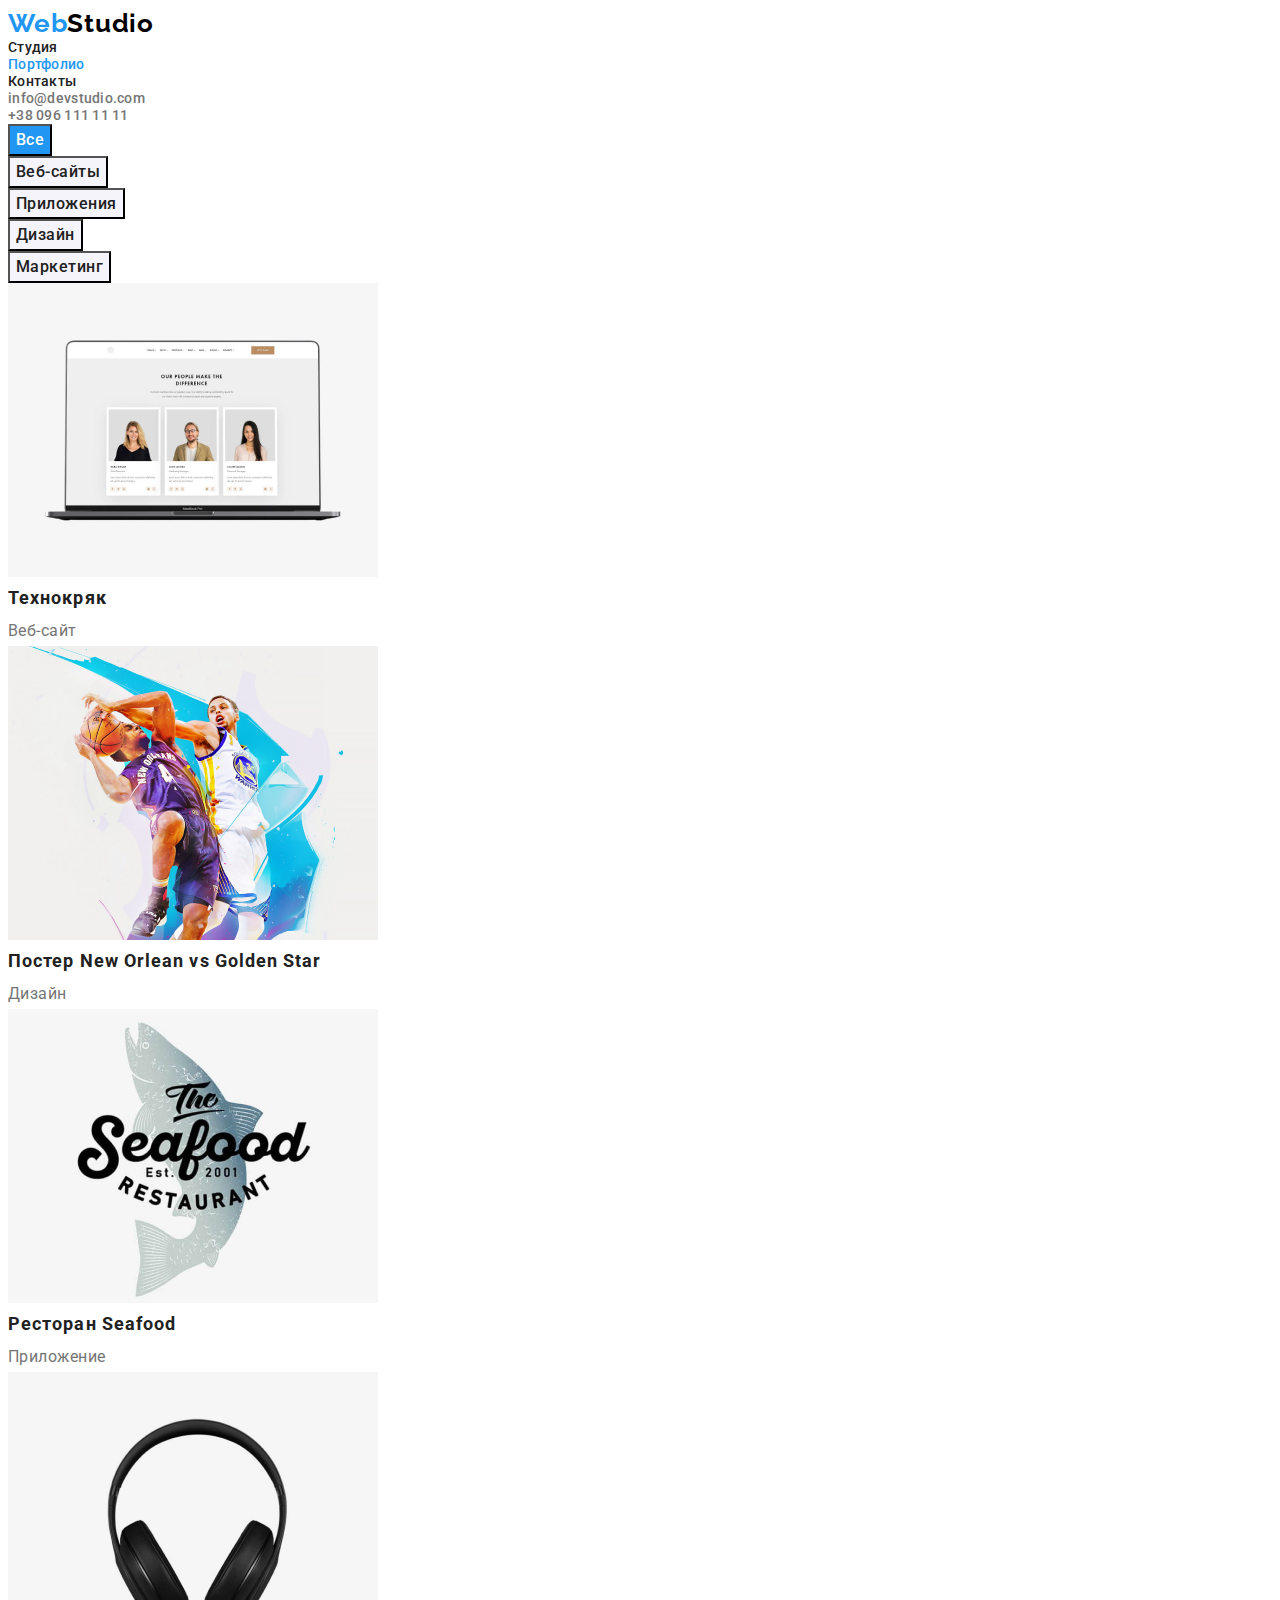
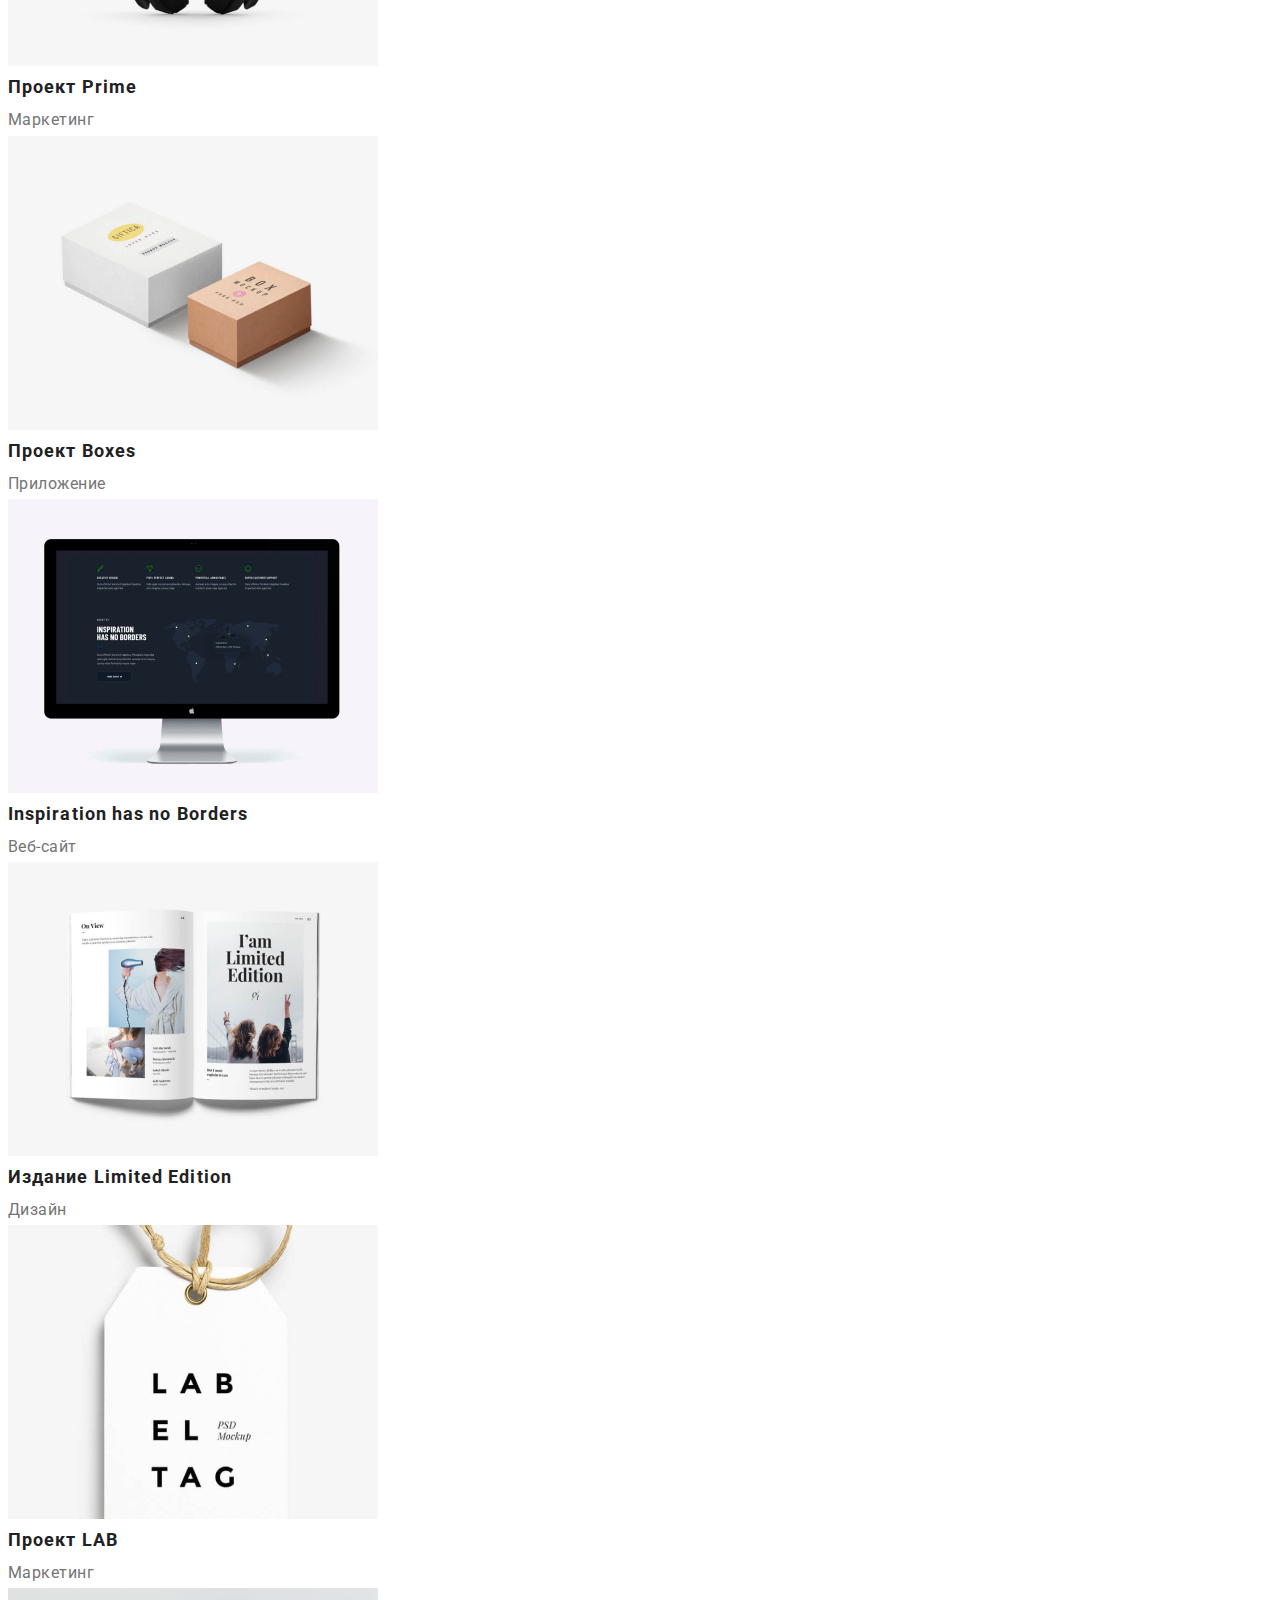
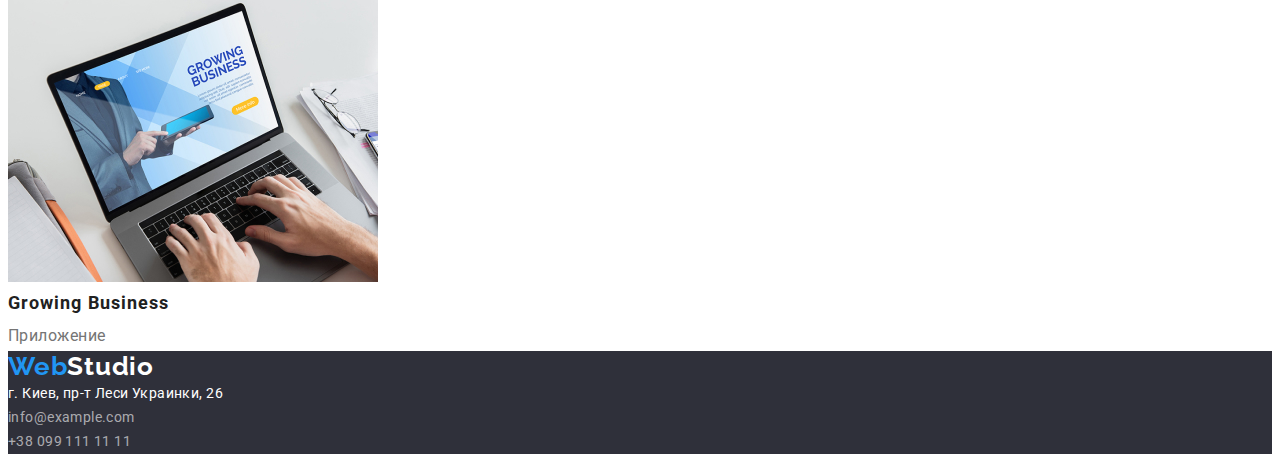
==== portfolio.html @ edd717c3 "add modern-normalize" ====
<!DOCTYPE html>
<html lang="ru">
<head>
    <meta charset="UTF-8">
    <meta http-equiv="X-UA-Compatible" content="IE=edge">
    <meta name="viewport" content="width=device-width, initial-scale=1.0">
    <title>Портфолио</title>
    <link rel="preconnect" href="https://fonts.googleapis.com">
    <link rel="preconnect" href="https://fonts.gstatic.com" crossorigin>
    <link href="https://fonts.googleapis.com/css2?family=Raleway:wght@700&family=Roboto:wght@400;500;700;900&display=swap"
        rel="stylesheet">
    <link rel="stylesheet" href="https://cdnjs.cloudflare.com/ajax/libs/modern-normalize/1.1.0/modern-normalize.min.css"
        integrity="sha512-wpPYUAdjBVSE4KJnH1VR1HeZfpl1ub8YT/NKx4PuQ5NmX2tKuGu6U/JRp5y+Y8XG2tV+wKQpNHVUX03MfMFn9Q=="
        crossorigin="anonymous" 
        referrerpolicy="no-referrer" />
    <link rel="stylesheet" href="./css/styles.css">
</head>
<body>
     <header class="header">
            <a href="" class="logo link"><span class="accent">Web</span>Studio</a>
            <nav class="header-navigation">
                <ul class="header-first-list list">
                    <li class="header-item"><a href="index.html" class="header-link link">Студия</a></li>
                    <li class="header-item"><a href="portfolio.html" class="header-link current link">Портфолио</a></li>
                    <li class="header-item"><a href="" class="header-link link">Контакты</a></li>
                </ul>
            </nav>
            <ul class="header-second-list list">
                <li><a href="mailto:info@devstudio.com" class="header-mail link">info@devstudio.com</a></li>
                <li><a href="tel:+380961111111" class="header-tel link">+38 096 111 11 11</a></li>
            </ul>
    </header>

    <main>
        <section class="portfolio">
            <h1 class="visually-hidden">Портфолио</h1>
            <ul class="portfolio-first-list list">
                <li class="portfolio-first-item"><button type="button" class="portfolio-btn current">Все</button></li>
                <li class="portfolio-first-item"><button type="button" class="portfolio-btn">Веб-сайты</button></li>
                <li class="portfolio-first-item"><button type="button" class="portfolio-btn">Приложения</button></li>
                <li class="portfolio-first-item"><button type="button" class="portfolio-btn">Дизайн</button></li>
                <li class="portfolio-first-item"><button type="button" class="portfolio-btn">Маркетинг</button></li>
            </ul>
            <ul class="portfolio-second-list list">
                <li class="portfolio-second-item">
                    <a href="" class="portfolio-link link">
                        <img src="images/portfolio-1.jpg" alt="Проэкт 1" width="370" height="294">
                        <h2 class="portfolio-title">Технокряк</h2>
                        <p class="portfolio-text">Веб-сайт</p>
                    </a>
                </li>
                <li class="portfolio-second-item">
                    <a href="" class="portfolio-link link">
                        <img src="images/portfolio-2.jpg" alt="Проэкт 2" width="370" height="294">
                        <h2 class="portfolio-title">Постер New Orlean vs Golden Star</h2>
                        <p class="portfolio-text">Дизайн</p>
                    </a>
                </li>
                <li class="portfolio-second-item">
                    <a href="" class="portfolio-link link">
                        <img src="images/portfolio-3.jpg" alt="Проэкт 3" width="370" height="294">
                        <h2 class="portfolio-title">Ресторан Seafood</h2>
                        <p class="portfolio-text">Приложение</p>
                    </a>
                </li>
                <li class="portfolio-second-item">
                    <a href="" class="portfolio-link link">
                        <img src="images/portfolio-4.jpg" alt="Проэкт 4" width="370" height="294">
                        <h2 class="portfolio-title">Проект Prime</h2>
                        <p class="portfolio-text">Маркетинг</p>
                    </a>
                </li>
                <li class="portfolio-second-item">
                    <a href="" class="portfolio-link link">
                        <img src="images/portfolio-5.jpg" alt="Проэкт 5" width="370" height="294">
                        <h2 class="portfolio-title">Проект Boxes</h2>
                        <p class="portfolio-text">Приложение</p>
                    </a>
                </li>
                <li class="portfolio-second-item">
                    <a href="" class="portfolio-link link">
                        <img src="images/portfolio-6.jpg" alt="Проэкт 6" width="370" height="294">
                        <h2 class="portfolio-title">Inspiration has no Borders</h2>
                        <p class="portfolio-text">Веб-сайт</p>
                    </a>
                </li>
                <li class="portfolio-second-item">
                    <a href="" class="portfolio-link link">
                        <img src="images/portfolio-7.jpg" alt="Проэкт 7" width="370" height="294">
                        <h2 class="portfolio-title">Издание Limited Edition</h2>
                        <p class="portfolio-text">Дизайн</p>
                    </a>
                </li>
                <li class="portfolio-second-item">
                    <a href="" class="portfolio-link link">
                        <img src="images/portfolio-8.jpg" alt="Проэкт 8" width="370" height="294">
                        <h2 class="portfolio-title">Проект LAB</h2>
                        <p class="portfolio-text">Маркетинг</p>
                    </a>
                </li>
                <li class="portfolio-second-item">
                    <a href="" class="portfolio-link link">
                        <img src="images/portfolio-9.jpg" alt="Проэкт 9" width="370" height="294">
                        <h2 class="portfolio-title">Growing Business</h2>
                        <p class="portfolio-text">Приложение</p>
                    </a>
                </li>
            </ul>
        </section>
    </main>

    <footer class="footer">
        <a href="" class="logo link"><span class="accent">Web</span>Studio</a>
        <address>
            <ul class="footer-list list">
                <li class="footer-item"><a href="https://goo.gl/maps/D3uRbkzvZpGUqhTm6" class="footer-address link"
                        target="_blank" rel="noopener noreferrer">г. Киев,
                        пр-т Леси Украинки, 26</a></li>
                <li class="footer-item"><a href="mailto:info@example.com" class="footer-mail link">info@example.com</a></li>
                <li class="footer-item"><a href="tel:+380991111111" class="footer-tel link">+38 099 111 11 11</a></li>
            </ul>
        </address>
    </footer>
</body>
</html>
---- css/styles.css ----
:root {
    --main-text-color: #212121;
    --primary-text-color:#757575;
    --accent-color:#2196F3;
    --hero-color:#ffffff;
    --logo-color:#000000;
}

body {
    font-family: "Roboto", Tahoma, sans-serif;
    color: var(--primary-text-color);
    font-size: 14px;
    background-color: var(--hero-color);
}

p,
h1,
h2,
h3,
h4,
h5,
h6 {
    margin: 0;
}

ul, ol {
    padding-left: 0;
    margin: 0;
}

.link {
    text-decoration: none;
}

.list {
    list-style: none;
}

.accent {
    color: var(--accent-color);
}
/*------------------------------------------HEADER------------------------------------------*/

.logo {
    font-family: 'Raleway';
    font-weight: 700;
    font-size: 26px;
    line-height: 1.19;
    letter-spacing: 0.03em;    
    color: var(--logo-color);
}

.header-link {
    font-weight: 500;
    line-height: 1.14;
    letter-spacing: 0.02em;
    color: var(--main-text-color);
}

.header-mail,
.header-tel {
    font-weight: 500;
    line-height: 1.14;
    letter-spacing: 0.02em;
    color: var(--primary-text-color);
}

.header-link:hover,
.header-link:focus,
.header-mail:hover,
.header-mail:focus,
.header-tel:hover,
.header-tel:focus,
.current{
    color: var(--accent-color);
}

/*------------------------------------------HERO------------------------------------------*/

.hero {
    background-color: #2F303A;
}

.hero-title {
    font-weight: 900;
    font-size: 44px;
    line-height: 1.36;
    letter-spacing: 0.06em;
    text-transform: uppercase;
    color: var(--hero-color);
}

.hero-btn {
    font-family: inherit;
    font-weight: 700;
    font-size: 16px;
    line-height: 1.88;
    letter-spacing: 0.06em;    
    color: var(--hero-color);
    background-color: var(--accent-color);
    cursor: pointer;
}

.hero-btn:hover{
    color: var(--hero-color);
    background-color: #107ed8;
}

.visually-hidden {
    position: absolute;
    white-space: nowrap;
    width: 1px;
    height: 1px;
    overflow: hidden;
    border: 0;
    padding: 0;
    clip: rect(0 0 0 0);
    clip-path: inset(50%);
    margin: -1px;
}

/*------------------------------------------ABOUT------------------------------------------*/

.about-top-text {
    font-weight: 700;
    line-height: 1.14;
    letter-spacing: 0.03em;
    text-transform: uppercase;    
    color: var(--main-text-color);
}

.about-text {
    font-weight: 400;
    line-height: 1.71;    
    letter-spacing: 0.03em;    
    color: var(--primary-text-color);
}

/*------------------------------------------ABOUT WORK------------------------------------------*/

.section-title {
    font-weight: 700;
    font-size: 36px;
    line-height: 1.17;
    text-align: center;
    letter-spacing: 0.03em;
    color: var(--main-text-color);
}

/*------------------------------------------TEAM------------------------------------------*/

.team {
    background-color: #F5F4FA;
}

.team-bottom-title {
    font-weight: 500;
    font-size: 16px;
    line-height: 1.19;
    text-align: center;
    letter-spacing: 0.03em;
    color: var(--main-text-color);
}

.team-text {
    font-weight: 400;
    font-size: 16px;
    line-height: 1.19;
    text-align: center;
    letter-spacing: 0.03em;
    color: var(--primary-text-color);
}

/*------------------------------------------PORTFOLIO------------------------------------------*/

.portfolio-btn {
    font-family: inherit;
    font-weight: 500;
    font-size: 16px;
    line-height: 1.62;
    text-align: center;
    letter-spacing: 0.03em;    
    color: var(--main-text-color);
    background-color: #F5F4FA;
    cursor: pointer;
}

.portfolio-btn:hover,
.portfolio-btn:focus,
.portfolio-btn.current {
    color: #ffffff;
    background-color: var(--accent-color);
}

.portfolio-title {
    font-weight: 700;
    font-size: 18px;
    line-height: 2.00;
    letter-spacing: 0.06em;
    color:var(--main-text-color);
}

.portfolio-text {
    font-weight: 400;
    font-size: 16px;
    line-height: 1.88;
    letter-spacing: 0.03em;    
    color: var(--primary-text-color);
}

/*------------------------------------------FOOTER------------------------------------------*/

.footer {
    background-color:#2F303A;
}

.footer .logo {   
    color: #ffffff;
}

.footer-address,
.footer-mail,
.footer-tel {
    font-style: normal;
    font-weight: 400;
    line-height: 1.71;
    letter-spacing: 0.03em;
    color: #FFFFFF;
}

.footer-mail,
.footer-tel {  
    color: rgba(255, 255, 255, 0.6);
}

.footer-mail:hover,
.footer-mail:focus,
.footer-tel:hover,
.footer-tel:focus {
    color: var(--accent-color);
}
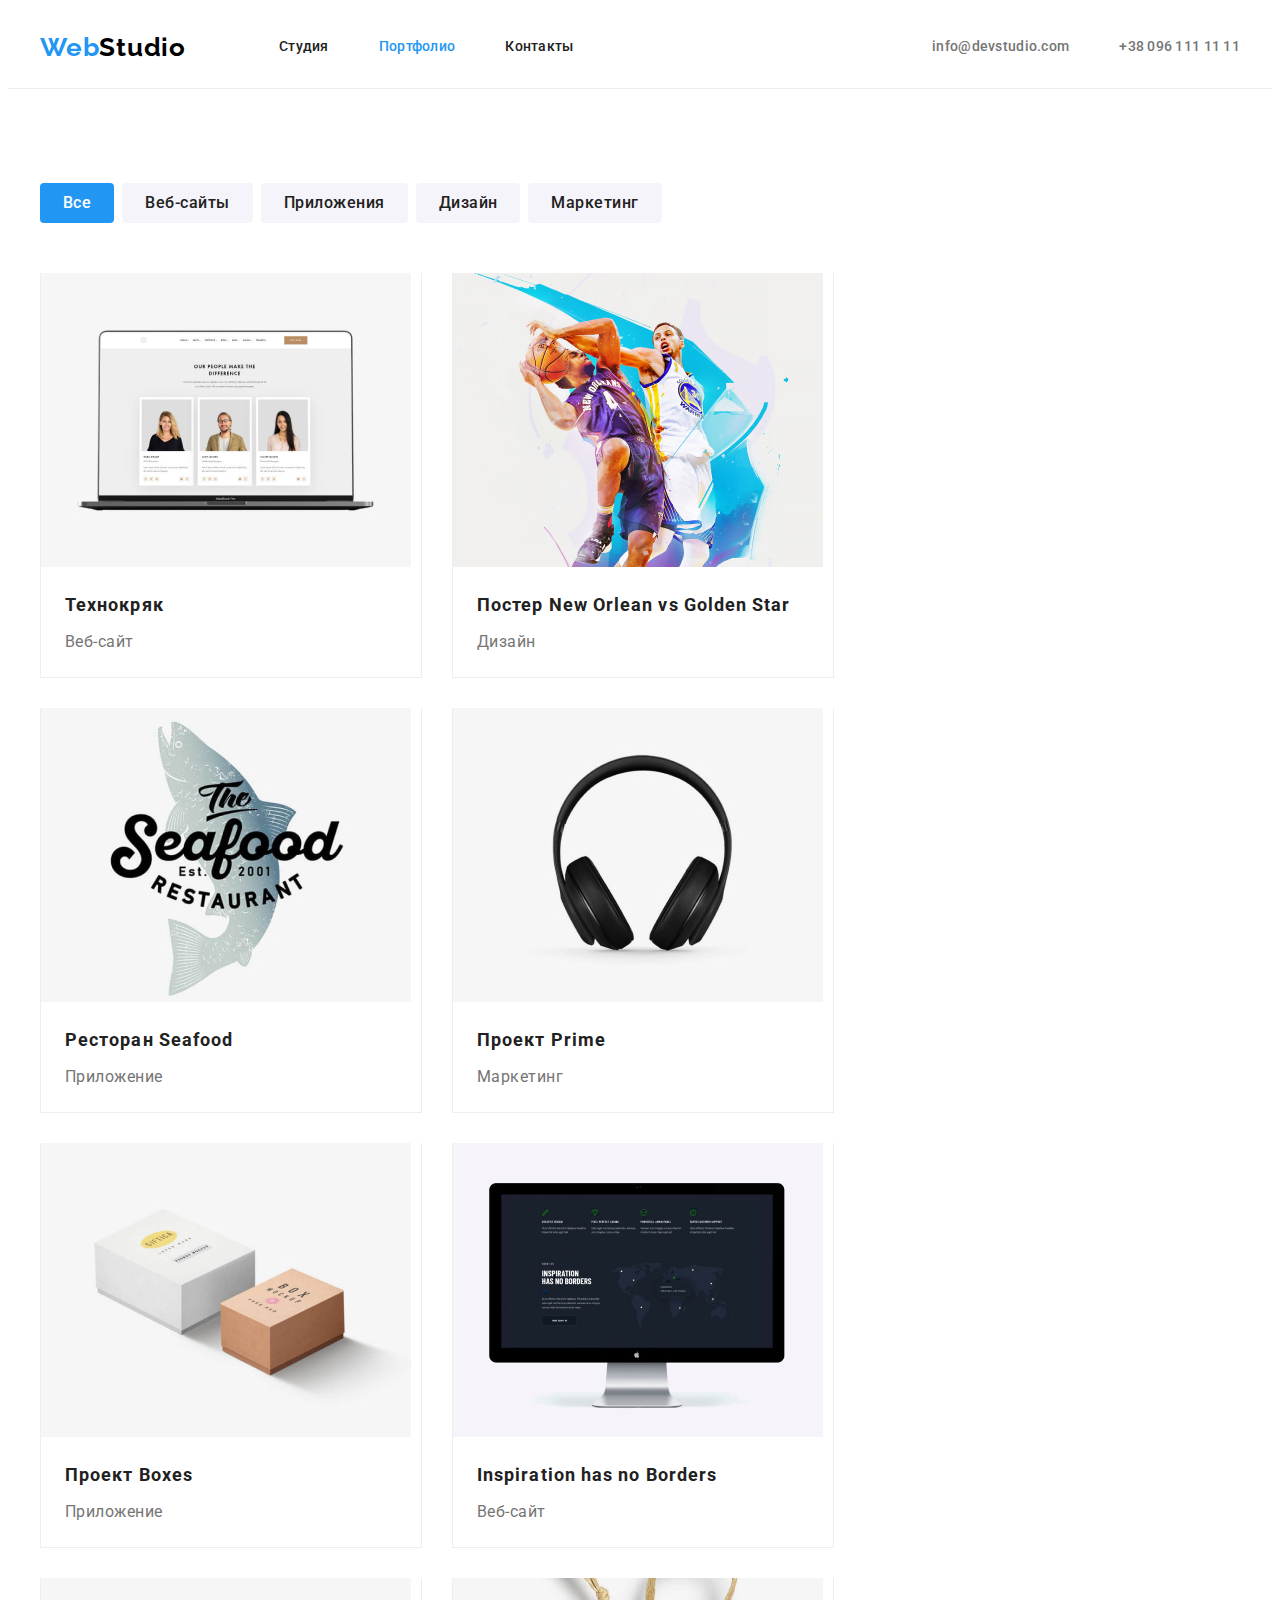
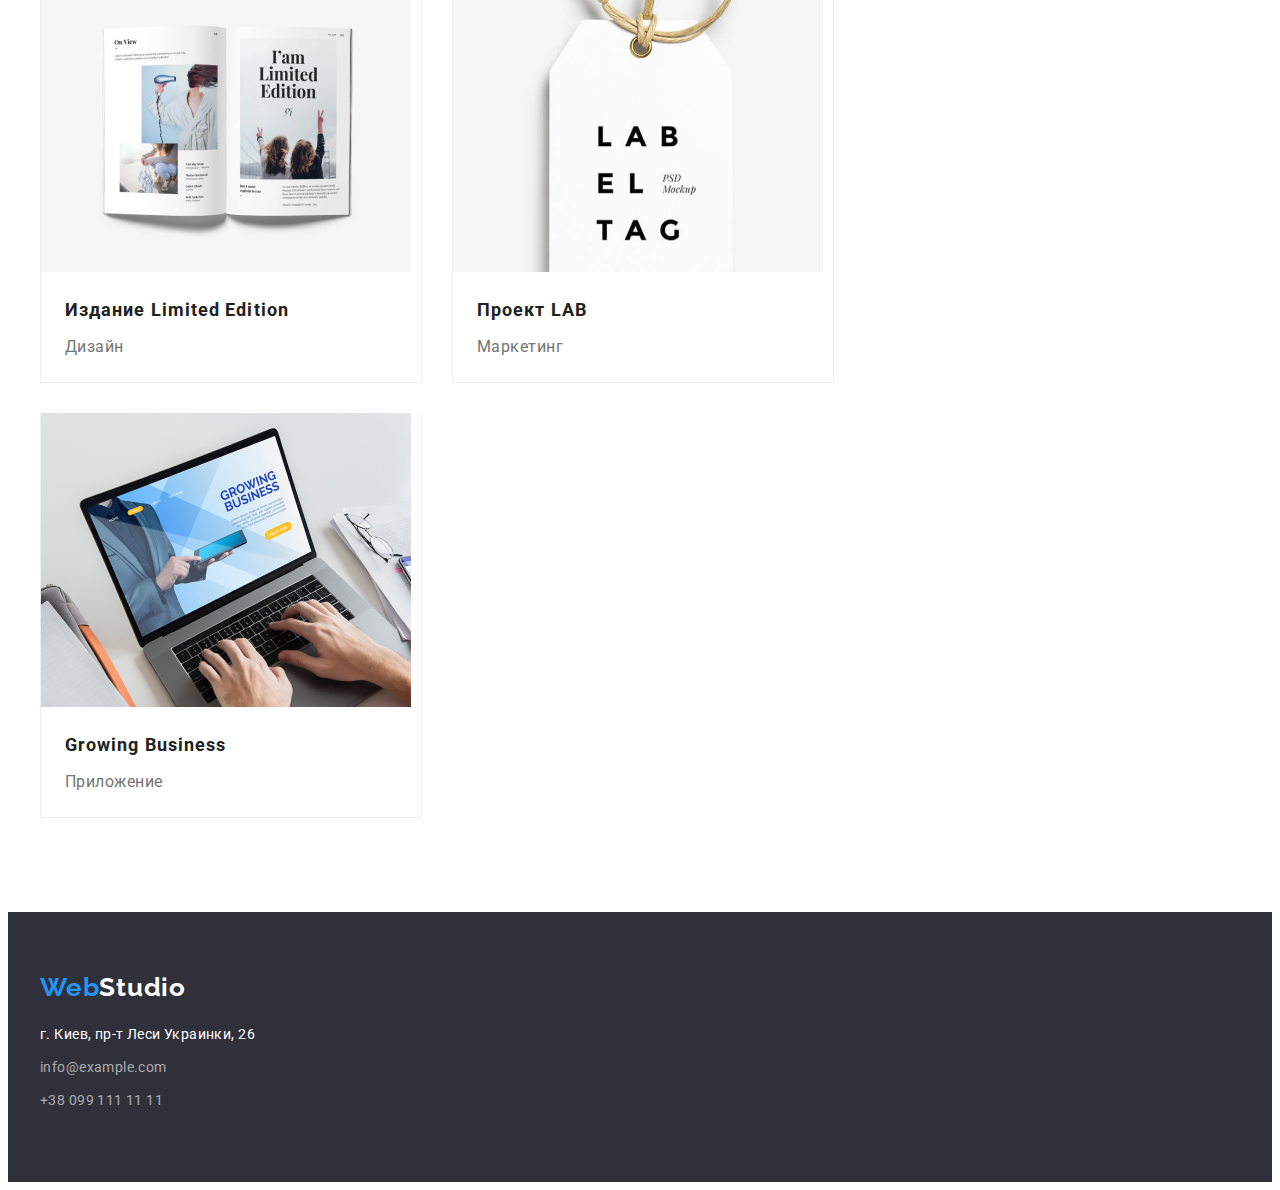
==== commit 4f81916c: "Ставит элементы на свои места" ====
--- a/portfolio.html
+++ b/portfolio.html
@@ -16,7 +16,8 @@
     <link rel="stylesheet" href="./css/styles.css">
 </head>
 <body>
-     <header class="header">
+    <header class="header">
+        <div class="container">
             <a href="" class="logo link"><span class="accent">Web</span>Studio</a>
             <nav class="header-navigation">
                 <ul class="header-first-list list">
@@ -26,13 +27,15 @@
                 </ul>
             </nav>
             <ul class="header-second-list list">
-                <li><a href="mailto:info@devstudio.com" class="header-mail link">info@devstudio.com</a></li>
-                <li><a href="tel:+380961111111" class="header-tel link">+38 096 111 11 11</a></li>
+                <li class="header-item"><a href="mailto:info@devstudio.com" class="header-mail link">info@devstudio.com</a></li>
+                <li class="header-item"><a href="tel:+380961111111" class="header-tel link">+38 096 111 11 11</a></li>
             </ul>
-    </header>
+            </div>
+            </header>
 
     <main>
-        <section class="portfolio">
+        <section class="portfolio section">
+            <div class="container">
             <h1 class="visually-hidden">Портфолио</h1>
             <ul class="portfolio-first-list list">
                 <li class="portfolio-first-item"><button type="button" class="portfolio-btn current">Все</button></li>
@@ -44,82 +47,86 @@
             <ul class="portfolio-second-list list">
                 <li class="portfolio-second-item">
                     <a href="" class="portfolio-link link">
-                        <img src="images/portfolio-1.jpg" alt="Проэкт 1" width="370" height="294">
+                        <img src="images/portfolio-1.jpg" alt="Проэкт 1" width="370" height="294" class="portfolio-img">
                         <h2 class="portfolio-title">Технокряк</h2>
                         <p class="portfolio-text">Веб-сайт</p>
                     </a>
                 </li>
                 <li class="portfolio-second-item">
                     <a href="" class="portfolio-link link">
-                        <img src="images/portfolio-2.jpg" alt="Проэкт 2" width="370" height="294">
+                        <img src="images/portfolio-2.jpg" alt="Проэкт 2" width="370" height="294" class="portfolio-img">
                         <h2 class="portfolio-title">Постер New Orlean vs Golden Star</h2>
                         <p class="portfolio-text">Дизайн</p>
                     </a>
                 </li>
                 <li class="portfolio-second-item">
                     <a href="" class="portfolio-link link">
-                        <img src="images/portfolio-3.jpg" alt="Проэкт 3" width="370" height="294">
+                        <img src="images/portfolio-3.jpg" alt="Проэкт 3" width="370" height="294" class="portfolio-img">
                         <h2 class="portfolio-title">Ресторан Seafood</h2>
                         <p class="portfolio-text">Приложение</p>
                     </a>
                 </li>
                 <li class="portfolio-second-item">
                     <a href="" class="portfolio-link link">
-                        <img src="images/portfolio-4.jpg" alt="Проэкт 4" width="370" height="294">
+                        <img src="images/portfolio-4.jpg" alt="Проэкт 4" width="370" height="294" class="portfolio-img">
                         <h2 class="portfolio-title">Проект Prime</h2>
                         <p class="portfolio-text">Маркетинг</p>
                     </a>
                 </li>
                 <li class="portfolio-second-item">
                     <a href="" class="portfolio-link link">
-                        <img src="images/portfolio-5.jpg" alt="Проэкт 5" width="370" height="294">
+                        <img src="images/portfolio-5.jpg" alt="Проэкт 5" width="370" height="294" class="portfolio-img">
                         <h2 class="portfolio-title">Проект Boxes</h2>
                         <p class="portfolio-text">Приложение</p>
                     </a>
                 </li>
                 <li class="portfolio-second-item">
                     <a href="" class="portfolio-link link">
-                        <img src="images/portfolio-6.jpg" alt="Проэкт 6" width="370" height="294">
+                        <img src="images/portfolio-6.jpg" alt="Проэкт 6" width="370" height="294" class="portfolio-img">
                         <h2 class="portfolio-title">Inspiration has no Borders</h2>
                         <p class="portfolio-text">Веб-сайт</p>
                     </a>
                 </li>
                 <li class="portfolio-second-item">
                     <a href="" class="portfolio-link link">
-                        <img src="images/portfolio-7.jpg" alt="Проэкт 7" width="370" height="294">
+                        <img src="images/portfolio-7.jpg" alt="Проэкт 7" width="370" height="294" class="portfolio-img">
                         <h2 class="portfolio-title">Издание Limited Edition</h2>
                         <p class="portfolio-text">Дизайн</p>
                     </a>
                 </li>
                 <li class="portfolio-second-item">
                     <a href="" class="portfolio-link link">
-                        <img src="images/portfolio-8.jpg" alt="Проэкт 8" width="370" height="294">
+                        <img src="images/portfolio-8.jpg" alt="Проэкт 8" width="370" height="294" class="portfolio-img">
                         <h2 class="portfolio-title">Проект LAB</h2>
                         <p class="portfolio-text">Маркетинг</p>
                     </a>
                 </li>
                 <li class="portfolio-second-item">
                     <a href="" class="portfolio-link link">
-                        <img src="images/portfolio-9.jpg" alt="Проэкт 9" width="370" height="294">
+                        <img src="images/portfolio-9.jpg" alt="Проэкт 9" width="370" height="294" class="portfolio-img">
                         <h2 class="portfolio-title">Growing Business</h2>
                         <p class="portfolio-text">Приложение</p>
                     </a>
                 </li>
             </ul>
+            </div>
         </section>
     </main>
 
-    <footer class="footer">
-        <a href="" class="logo link"><span class="accent">Web</span>Studio</a>
-        <address>
-            <ul class="footer-list list">
-                <li class="footer-item"><a href="https://goo.gl/maps/D3uRbkzvZpGUqhTm6" class="footer-address link"
-                        target="_blank" rel="noopener noreferrer">г. Киев,
-                        пр-т Леси Украинки, 26</a></li>
-                <li class="footer-item"><a href="mailto:info@example.com" class="footer-mail link">info@example.com</a></li>
-                <li class="footer-item"><a href="tel:+380991111111" class="footer-tel link">+38 099 111 11 11</a></li>
-            </ul>
-        </address>
-    </footer>
+        <footer class="footer">
+            <div class="container">
+                <a href="" class="logo link"><span class="accent">Web</span>Studio</a>
+                <address>
+                    <ul class="footer-list list">
+                        <li class="footer-item"><a href="https://goo.gl/maps/D3uRbkzvZpGUqhTm6" class="footer-address link"
+                                target="_blank" rel="noopener noreferrer">г. Киев,
+                                пр-т Леси Украинки, 26</a></li>
+                        <li class="footer-item"><a href="mailto:info@example.com" class="footer-mail link">info@example.com</a>
+                        </li>
+                        <li class="footer-item"><a href="tel:+380991111111" class="footer-tel link">+38 099 111 11 11</a></li>
+                    </ul>
+                </address>
+            </div>
+        </footer>
 </body>
 </html>--- a/css/styles.css
+++ b/css/styles.css
@@ -28,18 +28,49 @@
     margin: 0;
 }
 
+img {
+    display: block;
+}
+
 .link {
     text-decoration: none;
 }
 
 .list {
+    padding: 0;
+    margin: 0;
     list-style: none;
 }
 
 .accent {
     color: var(--accent-color);
 }
+
+.container {
+    margin-right: auto;
+    margin-left: auto;
+    padding-left: 15px;
+    padding-right: 15px;
+    width: 1200px;
+}
+
+.section {
+    padding-top: 94px;
+    padding-bottom: 94px;
+}
+
 /*------------------------------------------HEADER------------------------------------------*/
+
+.header {
+    padding-top: 24px;
+    padding-bottom: 25px;
+    border-bottom: 1px solid #ECECEC;
+}
+
+.header .container {
+    display: flex;
+    align-items: center;
+}
 
 .logo {
     font-family: 'Raleway';
@@ -48,6 +79,16 @@
     line-height: 1.19;
     letter-spacing: 0.03em;    
     color: var(--logo-color);
+    margin-right: 93px;
+}
+
+.header-first-list {
+    display: flex;    
+}
+
+.header-second-list {
+    display: flex;
+    margin-left: auto;
 }
 
 .header-link {
@@ -55,6 +96,11 @@
     line-height: 1.14;
     letter-spacing: 0.02em;
     color: var(--main-text-color);
+    display: block;
+}
+
+.header-item:not(:last-child) {
+    margin-right: 50px;
 }
 
 .header-mail,
@@ -63,6 +109,7 @@
     line-height: 1.14;
     letter-spacing: 0.02em;
     color: var(--primary-text-color);
+    display: block;
 }
 
 .header-link:hover,
@@ -79,9 +126,13 @@
 
 .hero {
     background-color: #2F303A;
+    text-align: center;
+    padding-top: 200px;
+    padding-bottom: 200px;
 }
 
 .hero-title {
+    margin-bottom: 30px;
     font-weight: 900;
     font-size: 44px;
     line-height: 1.36;
@@ -91,6 +142,9 @@
 }
 
 .hero-btn {
+    border: 1px solid transparent;
+    border-radius: 4px;
+    padding: 10px 32px;
     font-family: inherit;
     font-weight: 700;
     font-size: 16px;
@@ -121,7 +175,20 @@
 
 /*------------------------------------------ABOUT------------------------------------------*/
 
+.about-list {
+    display: flex;
+}
+
+.about-item {
+    max-width: 270px;
+}
+
+.about-item:not(:last-child) {
+    margin-right: 30px;
+}
+
 .about-top-text {
+    margin-bottom: 10px;
     font-weight: 700;
     line-height: 1.14;
     letter-spacing: 0.03em;
@@ -136,7 +203,19 @@
     color: var(--primary-text-color);
 }
 
-/*------------------------------------------ABOUT WORK------------------------------------------*/
+/*------------------------------------------WORK------------------------------------------*/
+
+.work {
+    padding-top: 0;
+}
+
+.work-list {
+    display: flex;
+}
+
+.work-item + .work-item {
+    margin-left: 30px;
+}
 
 .section-title {
     font-weight: 700;
@@ -145,6 +224,7 @@
     text-align: center;
     letter-spacing: 0.03em;
     color: var(--main-text-color);
+    margin-bottom: 50px;
 }
 
 /*------------------------------------------TEAM------------------------------------------*/
@@ -153,6 +233,25 @@
     background-color: #F5F4FA;
 }
 
+.team-img {
+    margin-bottom: 30px;
+}
+
+.team-list {
+    display: flex;
+    margin-left: -30px;
+}
+
+.team-item {
+    flex-basis: calc((100%-120px)/4);
+    margin-left: 30px;
+    background: #FFFFFF;
+    box-shadow: 0px 1px 3px rgba(0, 0, 0, 0.12),
+    0px 1px 1px rgba(0, 0, 0, 0.14),
+    0px 2px 1px rgba(0, 0, 0, 0.2);
+    border-radius: 0px 0px 4px 4px;
+}
+
 .team-bottom-title {
     font-weight: 500;
     font-size: 16px;
@@ -160,6 +259,7 @@
     text-align: center;
     letter-spacing: 0.03em;
     color: var(--main-text-color);
+    margin-bottom: 10px;
 }
 
 .team-text {
@@ -169,12 +269,41 @@
     text-align: center;
     letter-spacing: 0.03em;
     color: var(--primary-text-color);
+    margin-bottom: 30px;
 }
 
 /*------------------------------------------PORTFOLIO------------------------------------------*/
+
+.portfolio-first-list {
+    margin-bottom: 50px;
+    display: flex;
+}
+
+.portfolio-first-item:not(:last-child) {
+    margin-right: 8px;
+}
+
+.portfolio-second-list {
+    display: flex;
+    flex-wrap: wrap;
+    margin-left: -30px;
+    margin-bottom: -30px;
+}
+
+.portfolio-second-item {
+    width: calc(100% / 3 - 30px);
+    margin-left: 30px;
+    margin-bottom: 30px;
+    border-bottom: 1px solid #eeeeee;
+    border-right: 1px solid #eeeeee;
+    border-left: 1px solid #eeeeee;
+}
 
 .portfolio-btn {
     font-family: inherit;
+    border: 1px solid transparent;
+    border-radius: 4px;
+    padding: 6px 22px;
     font-weight: 500;
     font-size: 16px;
     line-height: 1.62;
@@ -192,12 +321,18 @@
     background-color: var(--accent-color);
 }
 
+.portfolio-img {
+    margin-bottom: 20px;
+}
+
 .portfolio-title {
     font-weight: 700;
     font-size: 18px;
     line-height: 2.00;
     letter-spacing: 0.06em;
     color:var(--main-text-color);
+    margin-bottom: 4px;
+    margin-left: 24px;
 }
 
 .portfolio-text {
@@ -206,12 +341,16 @@
     line-height: 1.88;
     letter-spacing: 0.03em;    
     color: var(--primary-text-color);
+    margin-bottom: 20px;
+    margin-left: 24px;
 }
 
 /*------------------------------------------FOOTER------------------------------------------*/
 
 .footer {
     background-color:#2F303A;
+    padding-top: 60px;
+    padding-bottom: 60px;
 }
 
 .footer .logo {   
@@ -228,6 +367,14 @@
     color: #FFFFFF;
 }
 
+.footer-list {
+    margin-top: 20px;
+}
+
+.footer-item {
+    margin-bottom: 9px;
+}
+
 .footer-mail,
 .footer-tel {  
     color: rgba(255, 255, 255, 0.6);
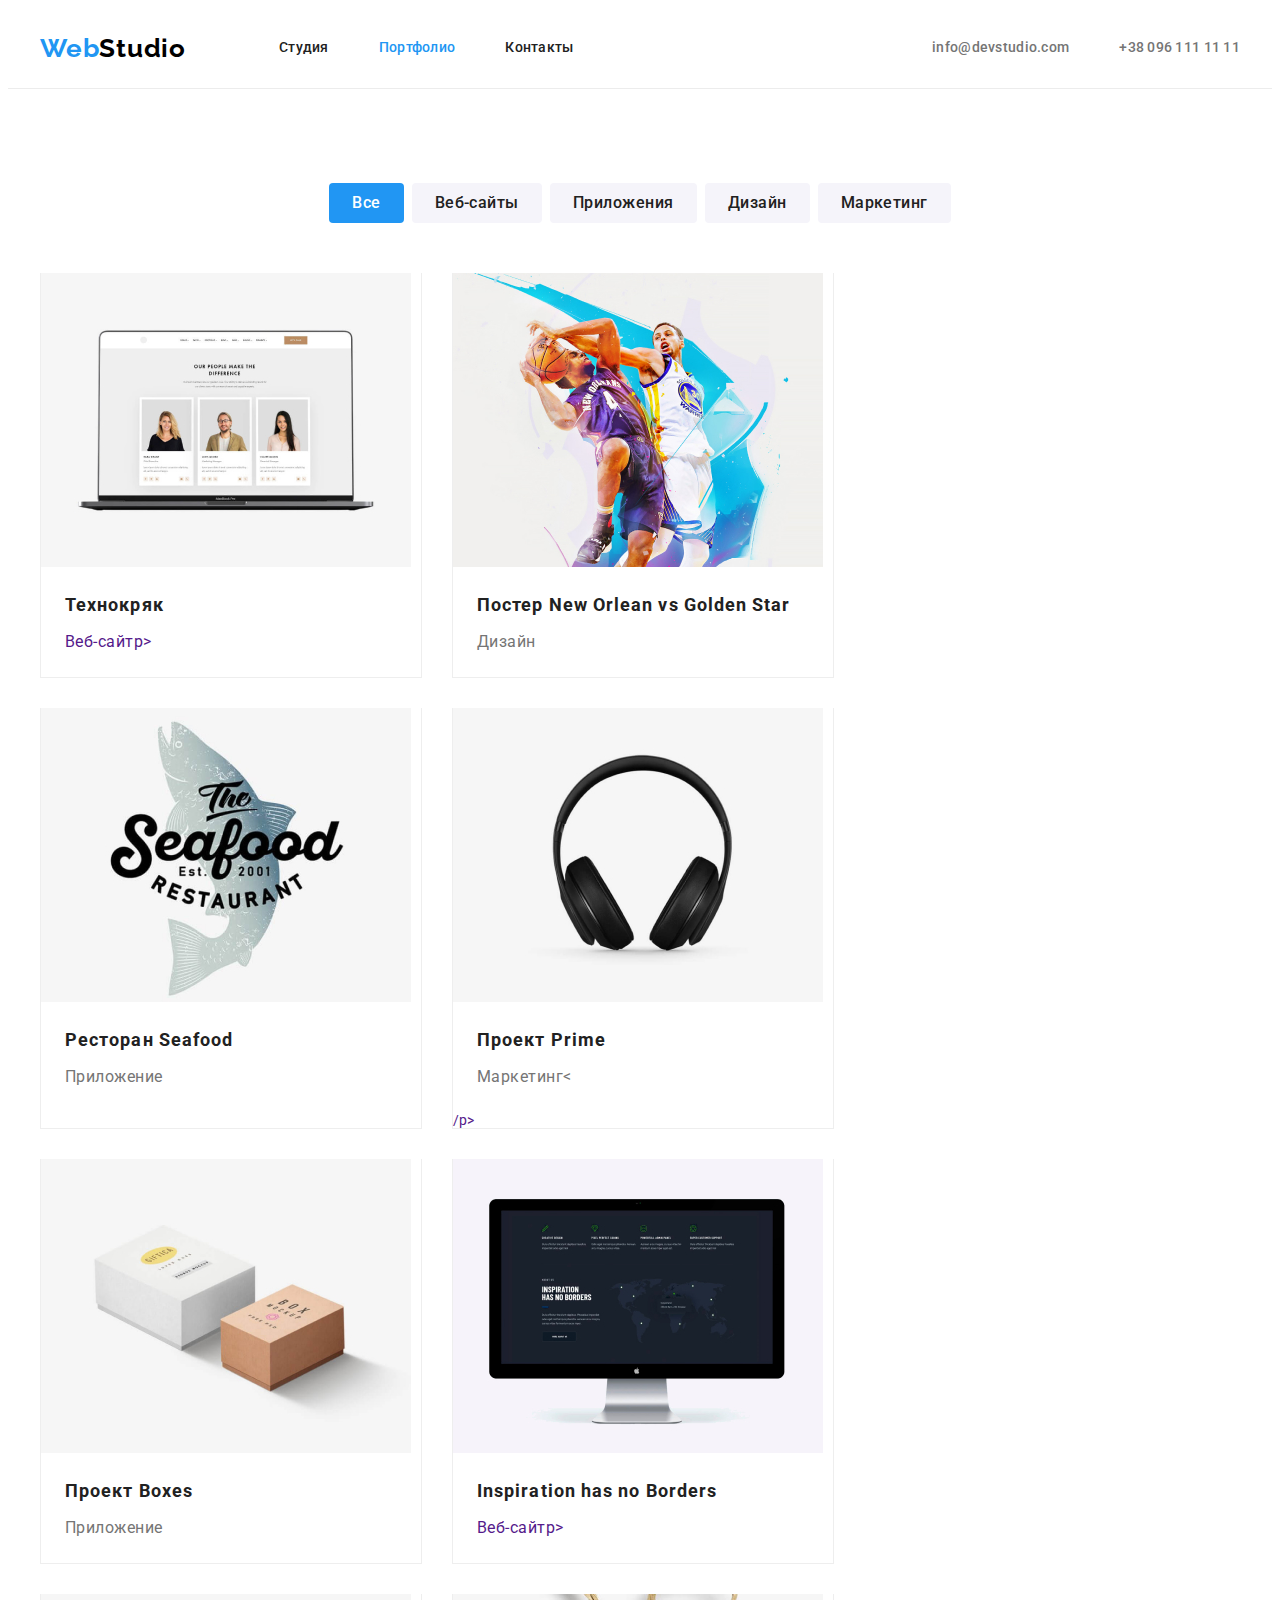
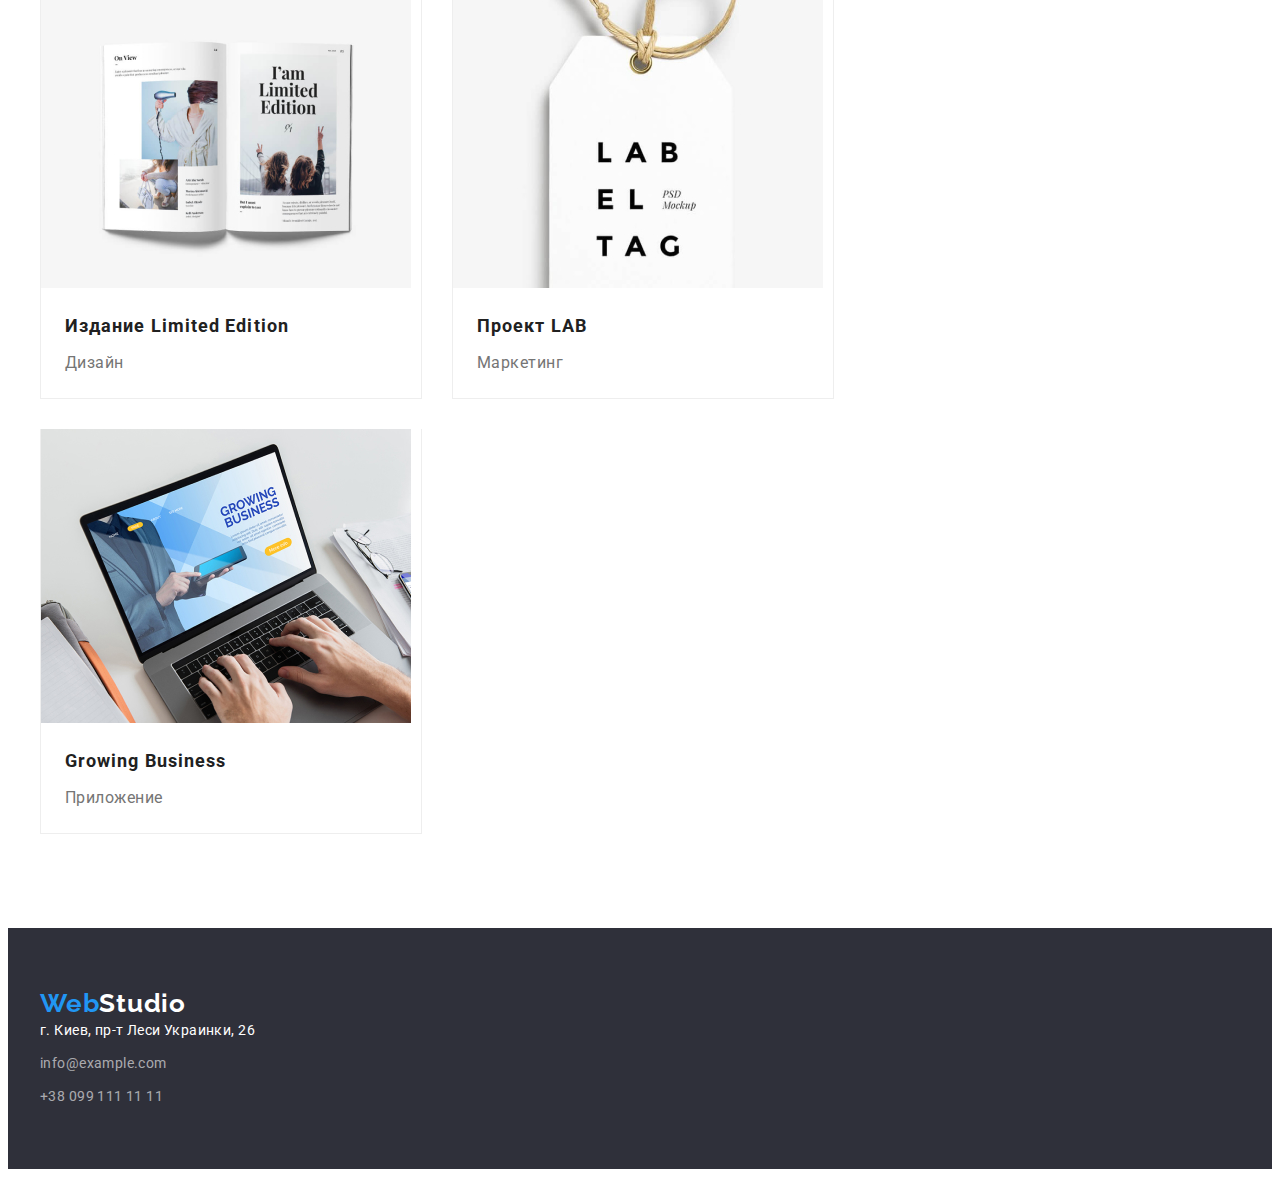
==== commit 2576aa7f: "add changes according to mentor's feedback" ====
--- a/portfolio.html
+++ b/portfolio.html
@@ -48,64 +48,84 @@
                 <li class="portfolio-second-item">
                     <a href="" class="portfolio-link link">
                         <img src="images/portfolio-1.jpg" alt="Проэкт 1" width="370" height="294" class="portfolio-img">
+                        <div class="card-box">
                         <h2 class="portfolio-title">Технокряк</h2>
-                        <p class="portfolio-text">Веб-сайт</p>
+                        <p class="portfolio-text">Веб-сайт</
+                            </div>p>
                     </a>
                 </li>
                 <li class="portfolio-second-item">
                     <a href="" class="portfolio-link link">
                         <img src="images/portfolio-2.jpg" alt="Проэкт 2" width="370" height="294" class="portfolio-img">
+                        <div class="card-box">
                         <h2 class="portfolio-title">Постер New Orlean vs Golden Star</h2>
                         <p class="portfolio-text">Дизайн</p>
+                        </div>
                     </a>
                 </li>
                 <li class="portfolio-second-item">
                     <a href="" class="portfolio-link link">
                         <img src="images/portfolio-3.jpg" alt="Проэкт 3" width="370" height="294" class="portfolio-img">
+                        <div class="card-box">
                         <h2 class="portfolio-title">Ресторан Seafood</h2>
-                        <p class="portfolio-text">Приложение</p>
+                        <p class="portfolio-text">Приложение
+                        </div>
+                        </p>
                     </a>
                 </li>
                 <li class="portfolio-second-item">
                     <a href="" class="portfolio-link link">
                         <img src="images/portfolio-4.jpg" alt="Проэкт 4" width="370" height="294" class="portfolio-img">
+                        <div class="card-box">
                         <h2 class="portfolio-title">Проект Prime</h2>
-                        <p class="portfolio-text">Маркетинг</p>
+                        <p class="portfolio-text">Маркетинг<
+                        </div>/p>
                     </a>
                 </li>
                 <li class="portfolio-second-item">
                     <a href="" class="portfolio-link link">
                         <img src="images/portfolio-5.jpg" alt="Проэкт 5" width="370" height="294" class="portfolio-img">
+                        <div class="card-box">
                         <h2 class="portfolio-title">Проект Boxes</h2>
-                        <p class="portfolio-text">Приложение</p>
+                        <p class="portfolio-text">Приложение
+                        </div>
+                        </p>
                     </a>
                 </li>
                 <li class="portfolio-second-item">
                     <a href="" class="portfolio-link link">
                         <img src="images/portfolio-6.jpg" alt="Проэкт 6" width="370" height="294" class="portfolio-img">
+                        <div class="card-box">
                         <h2 class="portfolio-title">Inspiration has no Borders</h2>
-                        <p class="portfolio-text">Веб-сайт</p>
+                        <p class="portfolio-text">Веб-сайт</
+                        </div>p>
                     </a>
                 </li>
                 <li class="portfolio-second-item">
                     <a href="" class="portfolio-link link">
                         <img src="images/portfolio-7.jpg" alt="Проэкт 7" width="370" height="294" class="portfolio-img">
+                        <div class="card-box">
                         <h2 class="portfolio-title">Издание Limited Edition</h2>
                         <p class="portfolio-text">Дизайн</p>
+                        </div>
                     </a>
                 </li>
                 <li class="portfolio-second-item">
                     <a href="" class="portfolio-link link">
                         <img src="images/portfolio-8.jpg" alt="Проэкт 8" width="370" height="294" class="portfolio-img">
+                        <div class="card-box">
                         <h2 class="portfolio-title">Проект LAB</h2>
                         <p class="portfolio-text">Маркетинг</p>
+                        </div>
                     </a>
                 </li>
                 <li class="portfolio-second-item">
                     <a href="" class="portfolio-link link">
                         <img src="images/portfolio-9.jpg" alt="Проэкт 9" width="370" height="294" class="portfolio-img">
+                        <div class="card-box">
                         <h2 class="portfolio-title">Growing Business</h2>
                         <p class="portfolio-text">Приложение</p>
+                        </div>
                     </a>
                 </li>
             </ul>
--- a/css/styles.css
+++ b/css/styles.css
@@ -14,6 +14,7 @@
 }
 
 p,
+a,
 h1,
 h2,
 h3,
@@ -62,8 +63,6 @@
 /*------------------------------------------HEADER------------------------------------------*/
 
 .header {
-    padding-top: 24px;
-    padding-bottom: 25px;
     border-bottom: 1px solid #ECECEC;
 }
 
@@ -97,6 +96,8 @@
     letter-spacing: 0.02em;
     color: var(--main-text-color);
     display: block;
+    padding-top: 32px;
+    padding-bottom: 32px;
 }
 
 .header-item:not(:last-child) {
@@ -139,6 +140,10 @@
     letter-spacing: 0.06em;
     text-transform: uppercase;
     color: var(--hero-color);
+    max-width: 696px;
+    text-align: center;
+    margin-left: auto;
+    margin-right: auto;
 }
 
 .hero-btn {
@@ -233,10 +238,6 @@
     background-color: #F5F4FA;
 }
 
-.team-img {
-    margin-bottom: 30px;
-}
-
 .team-list {
     display: flex;
     margin-left: -30px;
@@ -269,13 +270,18 @@
     text-align: center;
     letter-spacing: 0.03em;
     color: var(--primary-text-color);
-    margin-bottom: 30px;
+}
+
+.team-box {
+    padding-top: 30px;
+    padding-bottom: 30px;
 }
 
 /*------------------------------------------PORTFOLIO------------------------------------------*/
 
 .portfolio-first-list {
     margin-bottom: 50px;
+    justify-content: center;
     display: flex;
 }
 
@@ -321,8 +327,10 @@
     background-color: var(--accent-color);
 }
 
-.portfolio-img {
-    margin-bottom: 20px;
+.card-box {
+    padding-top: 20px;
+    padding-bottom: 20px;
+    padding-left: 24px;
 }
 
 .portfolio-title {
@@ -332,7 +340,6 @@
     letter-spacing: 0.06em;
     color:var(--main-text-color);
     margin-bottom: 4px;
-    margin-left: 24px;
 }
 
 .portfolio-text {
@@ -341,8 +348,6 @@
     line-height: 1.88;
     letter-spacing: 0.03em;    
     color: var(--primary-text-color);
-    margin-bottom: 20px;
-    margin-left: 24px;
 }
 
 /*------------------------------------------FOOTER------------------------------------------*/
@@ -355,6 +360,8 @@
 
 .footer .logo {   
     color: #ffffff;
+    margin-right: 0;
+    margin-bottom: 20px;
 }
 
 .footer-address,
@@ -367,11 +374,7 @@
     color: #FFFFFF;
 }
 
-.footer-list {
-    margin-top: 20px;
-}
-
-.footer-item {
+.footer-item:not(:last-child) {
     margin-bottom: 9px;
 }
 
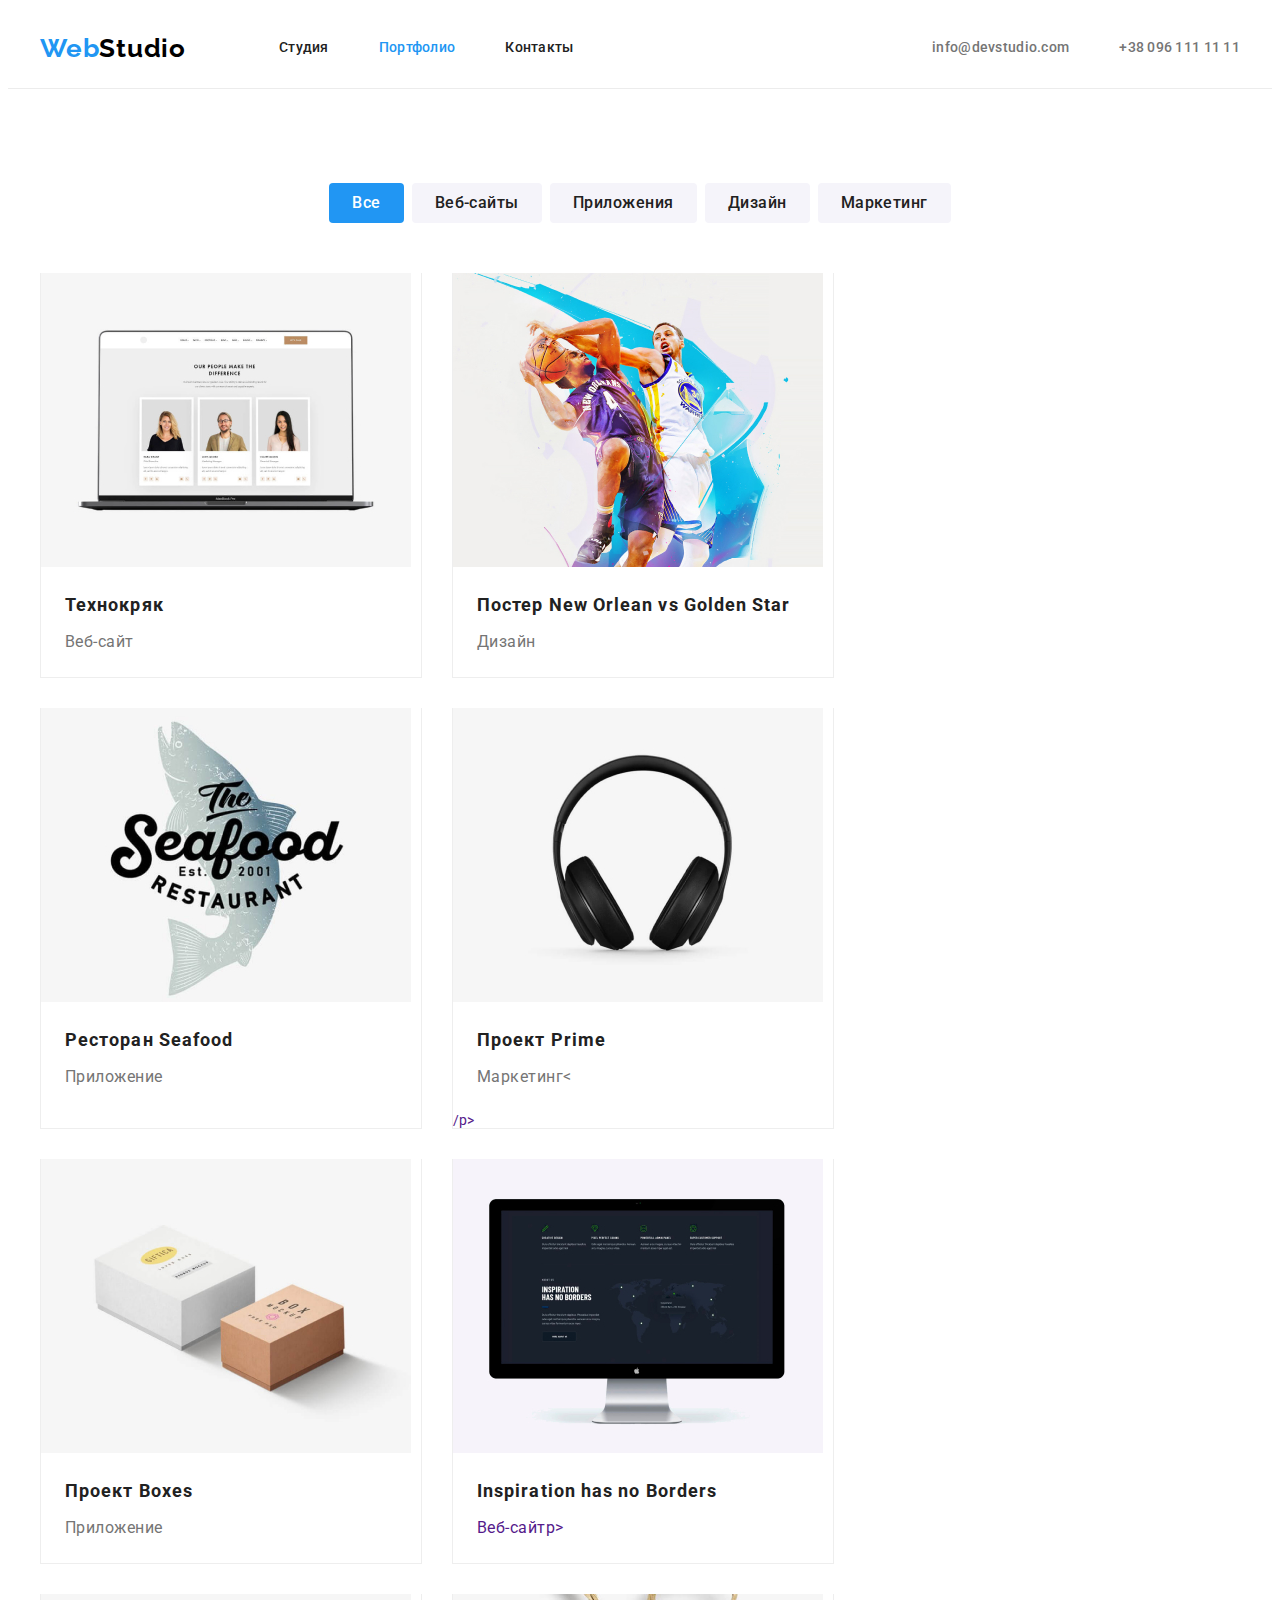
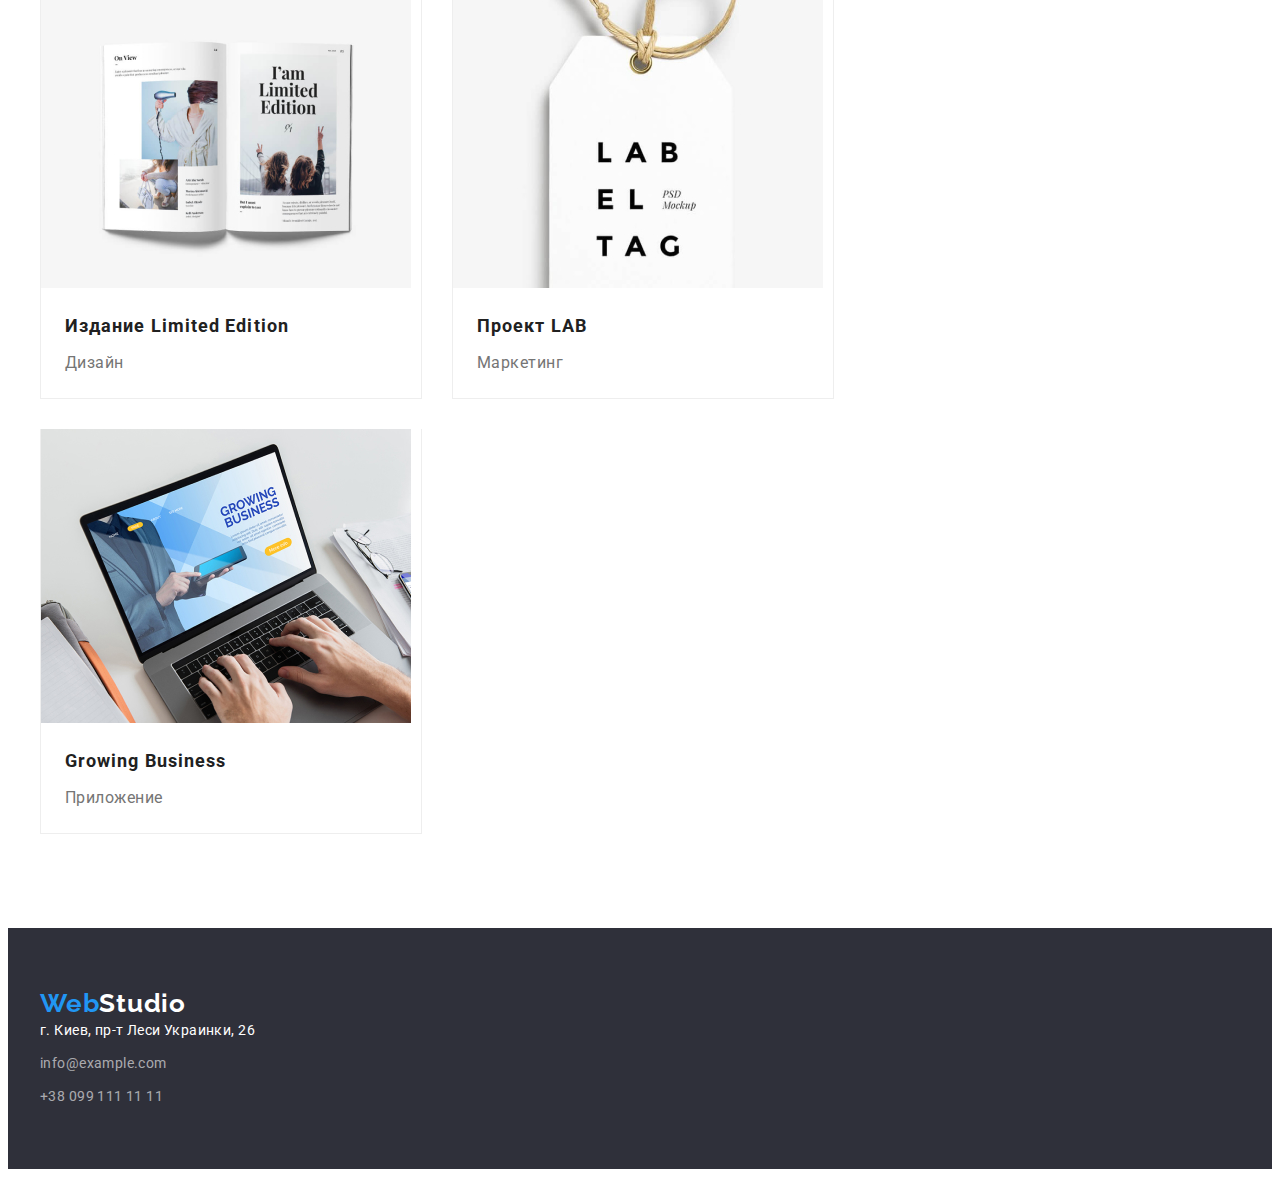
==== commit 14fc7c97: "Update portfolio.html" ====
--- a/portfolio.html
+++ b/portfolio.html
@@ -50,8 +50,8 @@
                         <img src="images/portfolio-1.jpg" alt="Проэкт 1" width="370" height="294" class="portfolio-img">
                         <div class="card-box">
                         <h2 class="portfolio-title">Технокряк</h2>
-                        <p class="portfolio-text">Веб-сайт</
-                            </div>p>
+                        <p class="portfolio-text">Веб-сайт</p>
+                        </div>
                     </a>
                 </li>
                 <li class="portfolio-second-item">
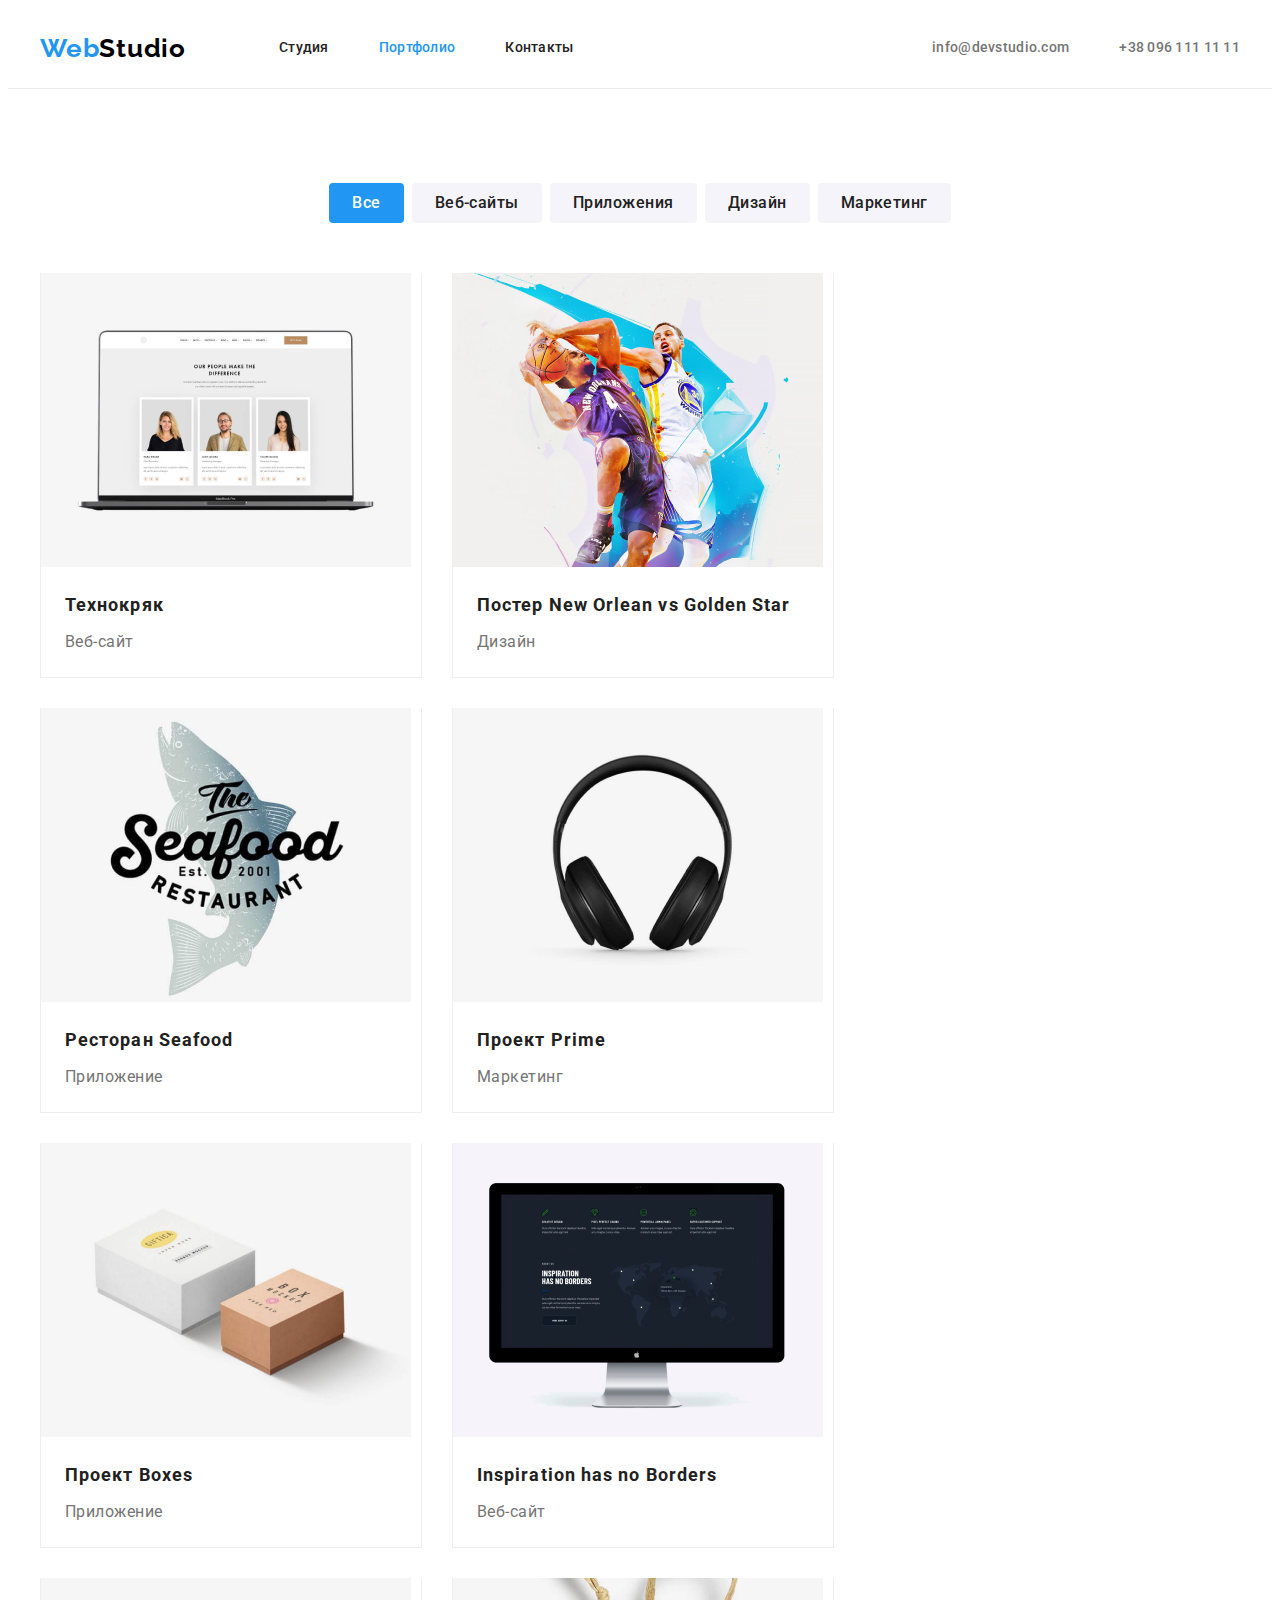
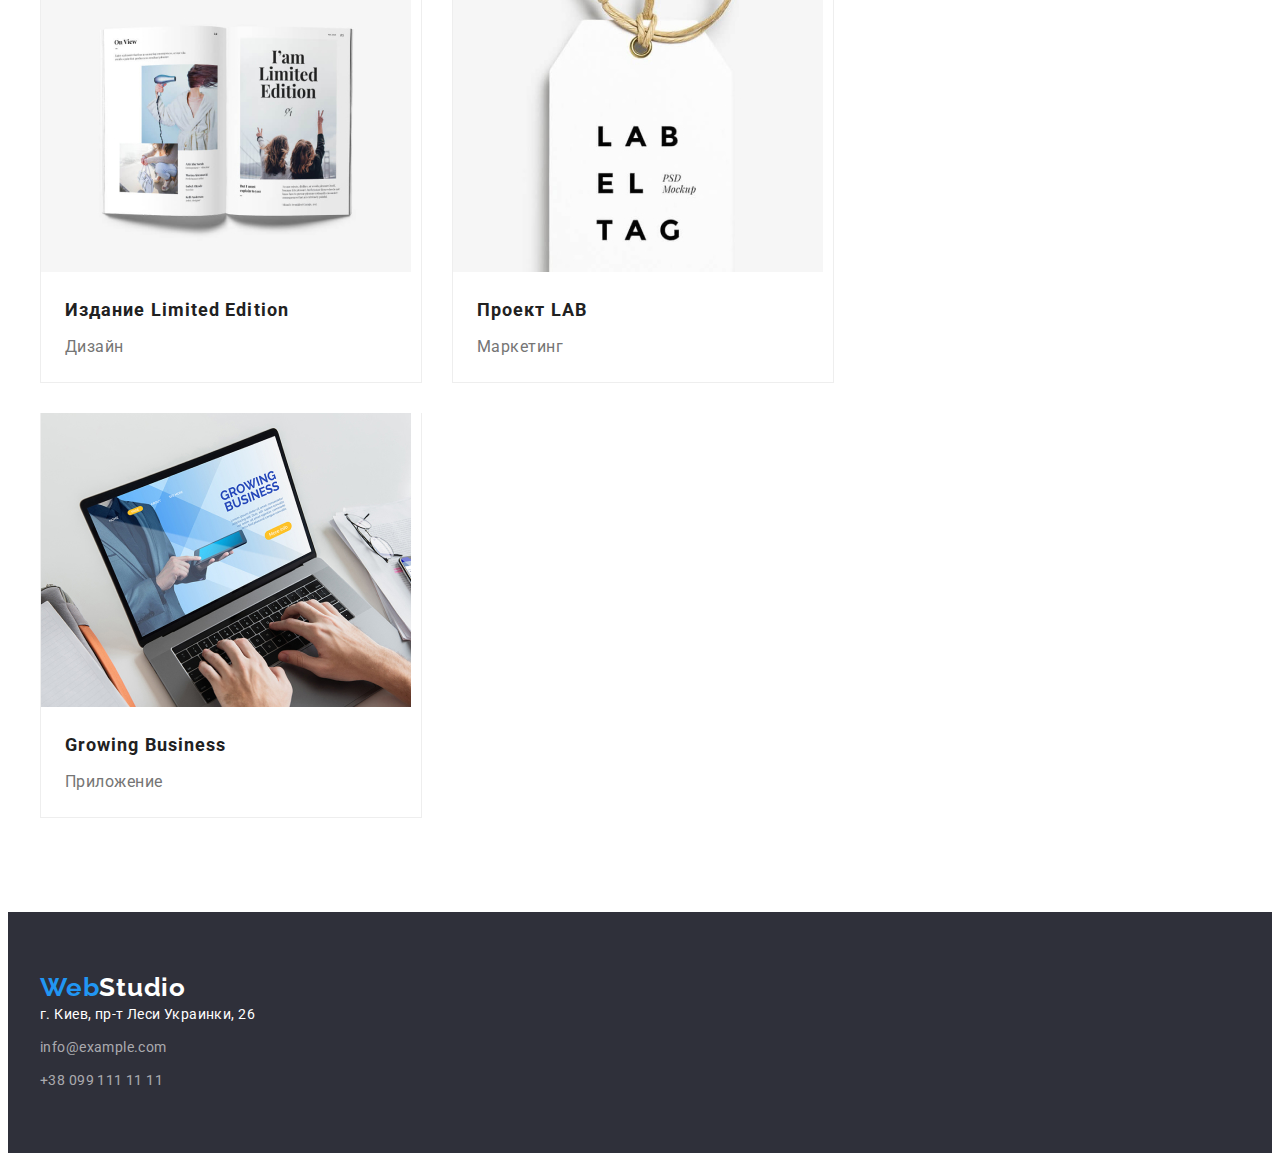
==== commit 3ba4b5e0: "Update portfolio.html" ====
--- a/portfolio.html
+++ b/portfolio.html
@@ -68,9 +68,8 @@
                         <img src="images/portfolio-3.jpg" alt="Проэкт 3" width="370" height="294" class="portfolio-img">
                         <div class="card-box">
                         <h2 class="portfolio-title">Ресторан Seafood</h2>
-                        <p class="portfolio-text">Приложение
+                        <p class="portfolio-text">Приложение</p>
                         </div>
-                        </p>
                     </a>
                 </li>
                 <li class="portfolio-second-item">
@@ -78,8 +77,8 @@
                         <img src="images/portfolio-4.jpg" alt="Проэкт 4" width="370" height="294" class="portfolio-img">
                         <div class="card-box">
                         <h2 class="portfolio-title">Проект Prime</h2>
-                        <p class="portfolio-text">Маркетинг<
-                        </div>/p>
+                        <p class="portfolio-text">Маркетинг</p>
+                        </div>
                     </a>
                 </li>
                 <li class="portfolio-second-item">
@@ -87,9 +86,8 @@
                         <img src="images/portfolio-5.jpg" alt="Проэкт 5" width="370" height="294" class="portfolio-img">
                         <div class="card-box">
                         <h2 class="portfolio-title">Проект Boxes</h2>
-                        <p class="portfolio-text">Приложение
+                        <p class="portfolio-text">Приложение</p>
                         </div>
-                        </p>
                     </a>
                 </li>
                 <li class="portfolio-second-item">
@@ -97,8 +95,8 @@
                         <img src="images/portfolio-6.jpg" alt="Проэкт 6" width="370" height="294" class="portfolio-img">
                         <div class="card-box">
                         <h2 class="portfolio-title">Inspiration has no Borders</h2>
-                        <p class="portfolio-text">Веб-сайт</
-                        </div>p>
+                        <p class="portfolio-text">Веб-сайт</p>
+                        </div>
                     </a>
                 </li>
                 <li class="portfolio-second-item">
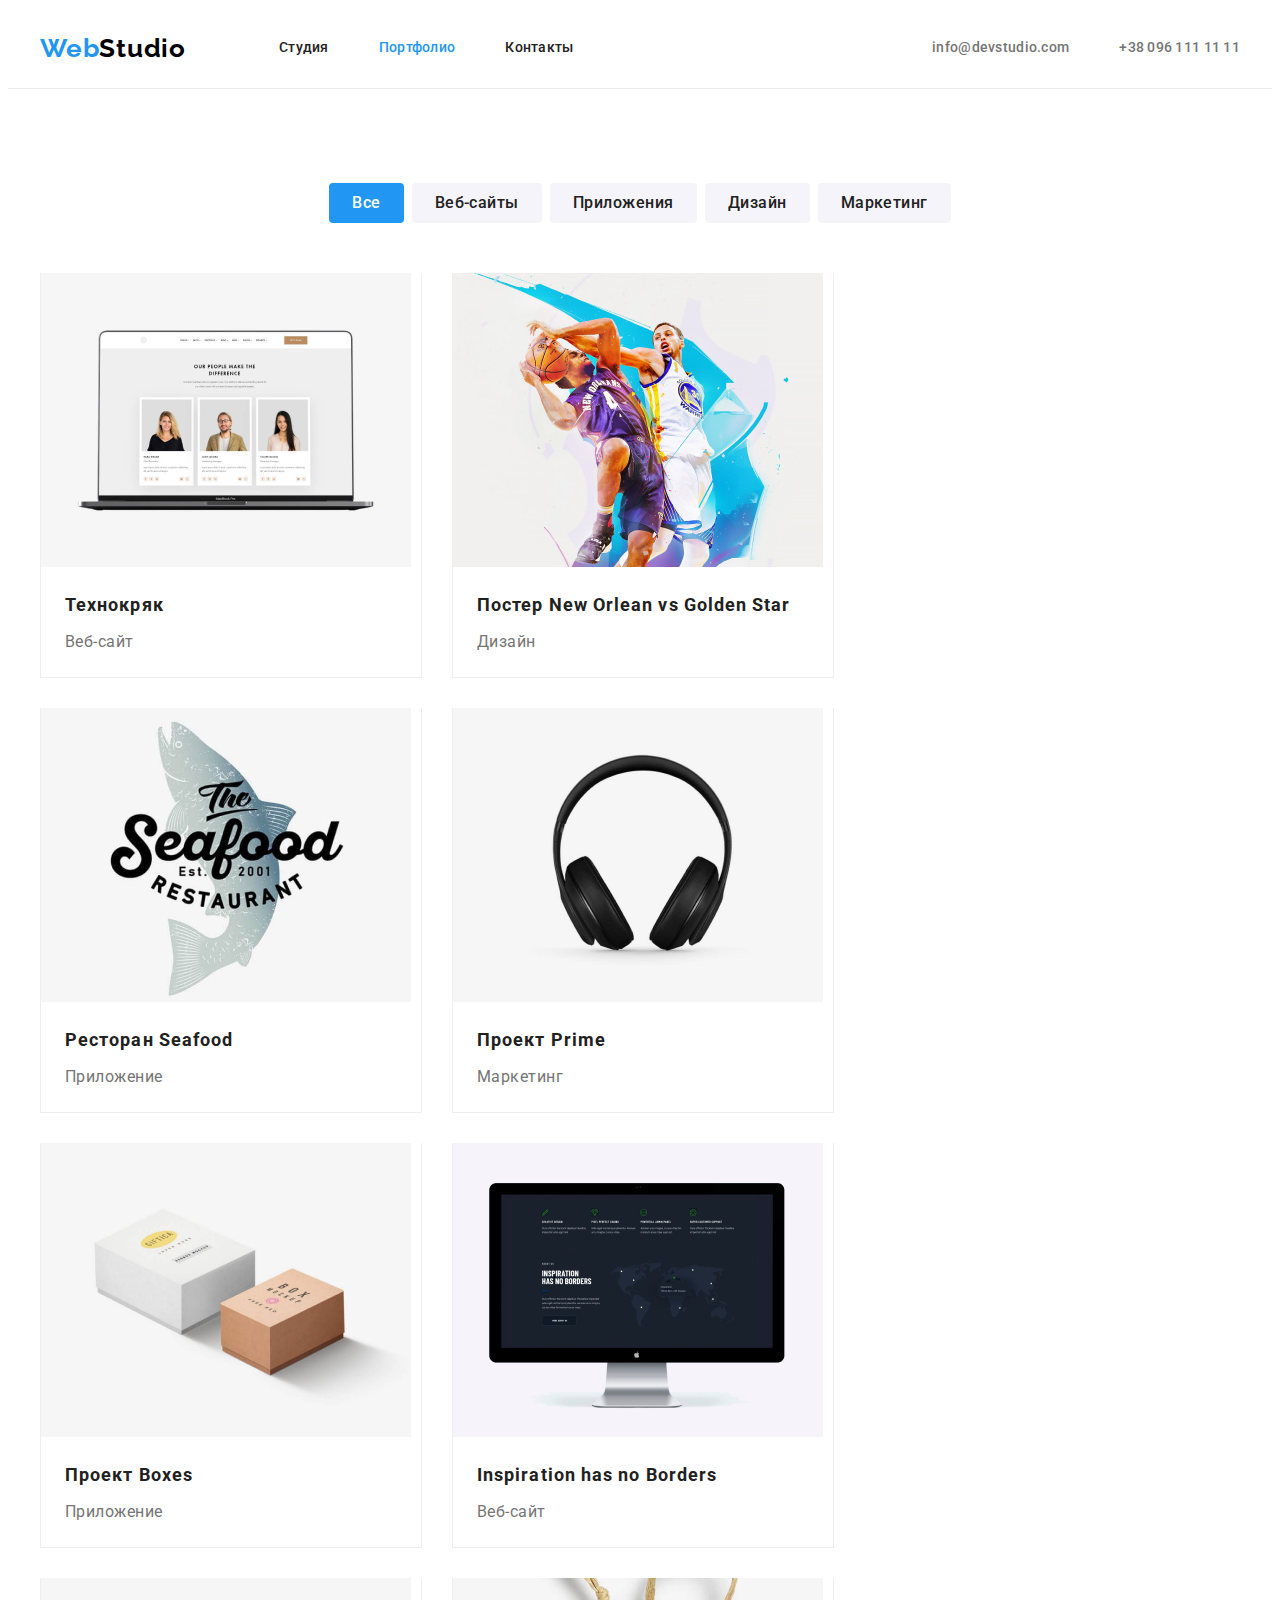
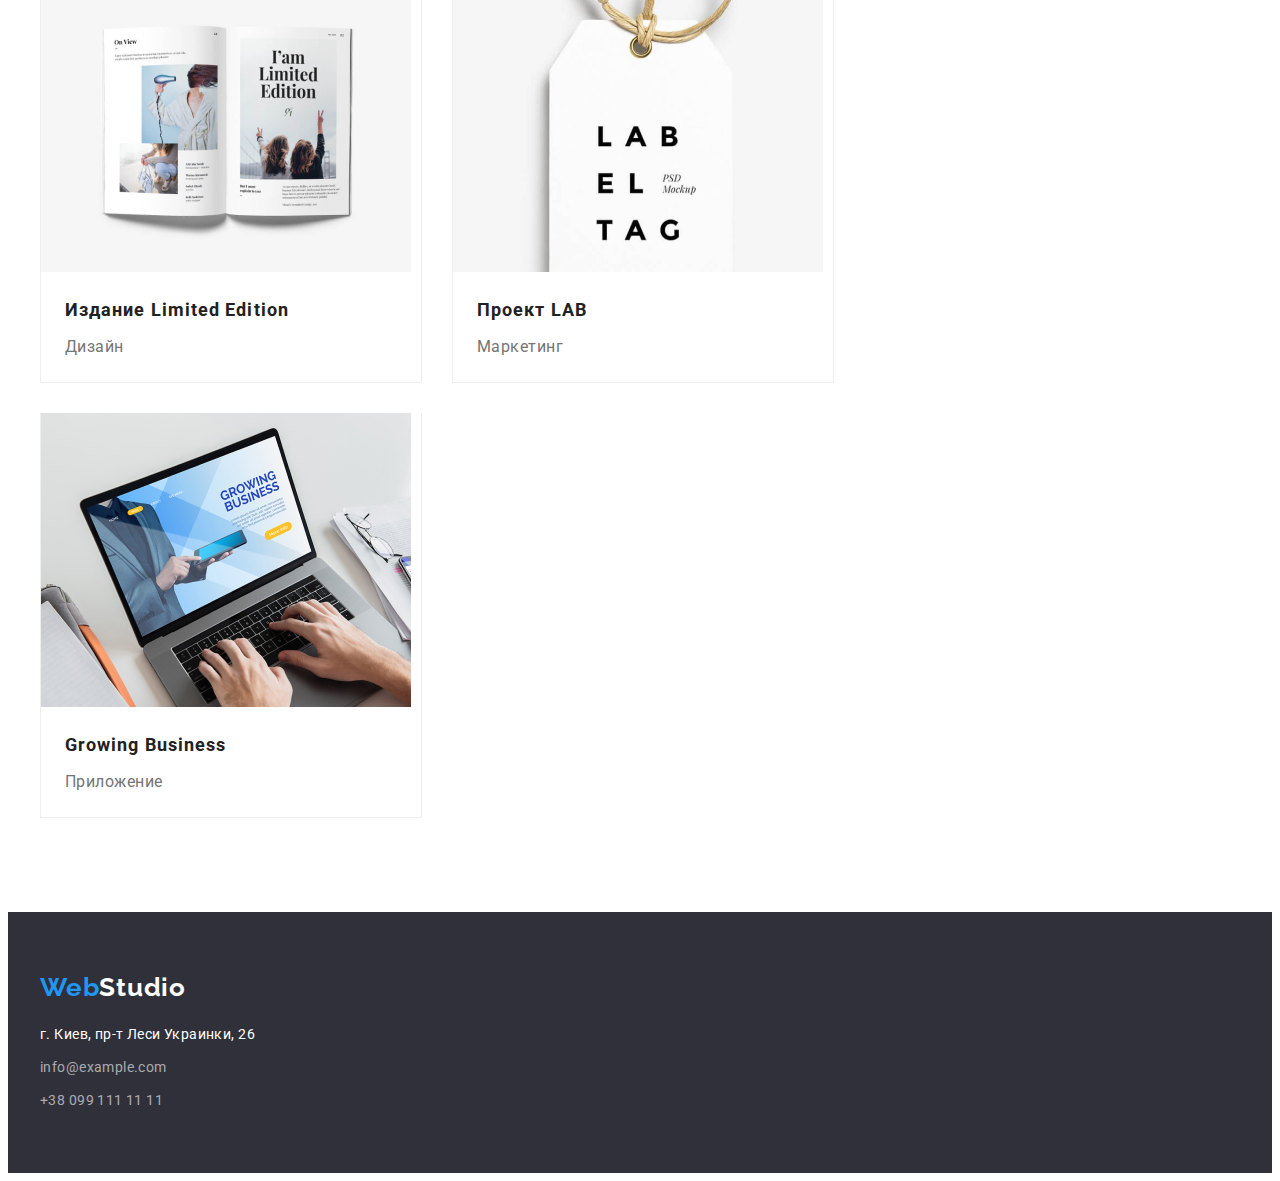
==== commit 06beb6a4: "add final fix" ====
--- a/portfolio.html
+++ b/portfolio.html
@@ -18,8 +18,8 @@
 <body>
     <header class="header">
         <div class="container">
-            <a href="" class="logo link"><span class="accent">Web</span>Studio</a>
             <nav class="header-navigation">
+                <a href="" class="logo link"><span class="accent">Web</span>Studio</a>
                 <ul class="header-first-list list">
                     <li class="header-item"><a href="index.html" class="header-link link">Студия</a></li>
                     <li class="header-item"><a href="portfolio.html" class="header-link current link">Портфолио</a></li>
@@ -27,8 +27,8 @@
                 </ul>
             </nav>
             <ul class="header-second-list list">
-                <li class="header-item"><a href="mailto:info@devstudio.com" class="header-mail link">info@devstudio.com</a></li>
-                <li class="header-item"><a href="tel:+380961111111" class="header-tel link">+38 096 111 11 11</a></li>
+                <li class="header-second-item"><a href="mailto:info@devstudio.com" class="header-mail link">info@devstudio.com</a></li>
+                <li class="header-second-item"><a href="tel:+380961111111" class="header-tel link">+38 096 111 11 11</a></li>
             </ul>
             </div>
             </header>
--- a/css/styles.css
+++ b/css/styles.css
@@ -81,8 +81,13 @@
     margin-right: 93px;
 }
 
+.header-navigation {
+    display: flex;
+    align-items: center;
+}
+
 .header-first-list {
-    display: flex;    
+    display: flex;
 }
 
 .header-second-list {
@@ -104,6 +109,10 @@
     margin-right: 50px;
 }
 
+.header-second-item + .header-second-item {
+    margin-left: 50px;
+}
+
 .header-mail,
 .header-tel {
     font-weight: 500;
@@ -111,6 +120,8 @@
     letter-spacing: 0.02em;
     color: var(--primary-text-color);
     display: block;
+    padding-top: 32px;
+    padding-bottom: 32px;
 }
 
 .header-link:hover,
@@ -362,6 +373,7 @@
     color: #ffffff;
     margin-right: 0;
     margin-bottom: 20px;
+    display: inline-block;
 }
 
 .footer-address,
